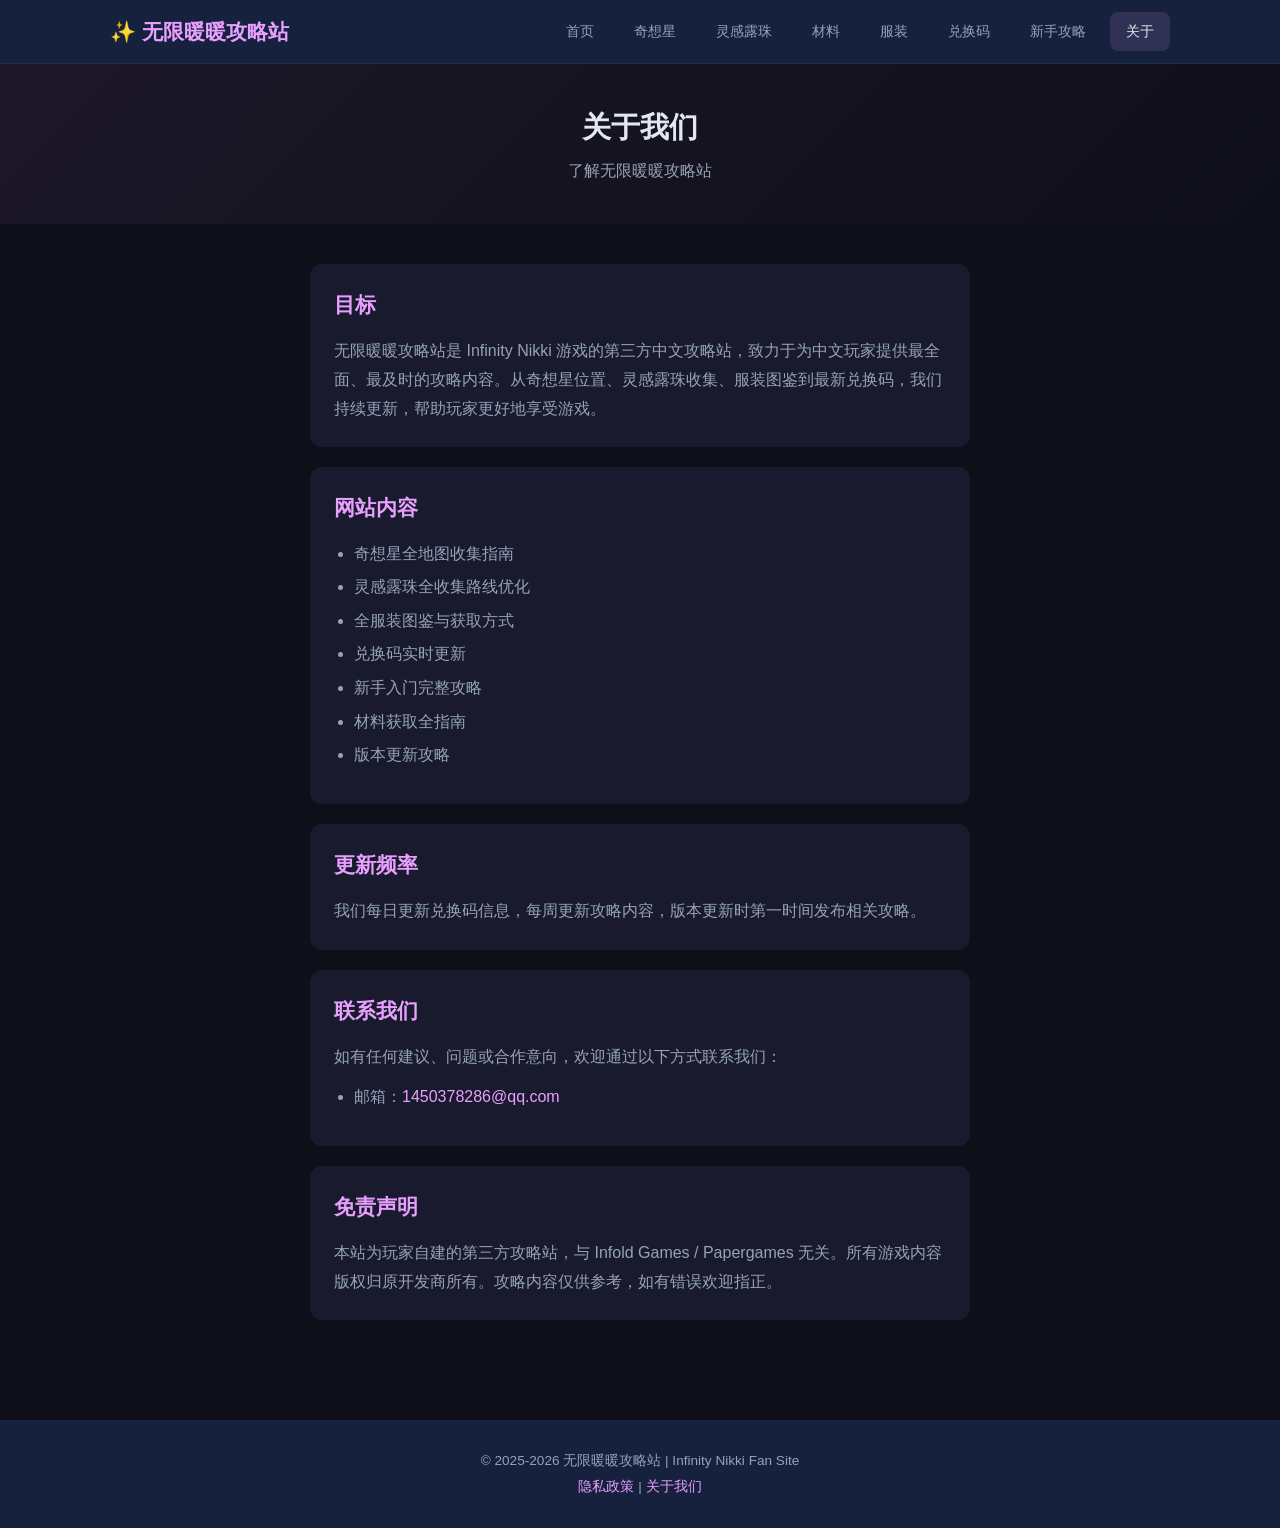
==== about.html @ e5ac15d8 "AdSense优化: 新增关于页面、移除占位符代码、完善联系方式" ====
<!DOCTYPE html>
<html lang="zh-CN">
<head>
    <meta charset="UTF-8">
    <meta name="viewport" content="width=device-width, initial-scale=1.0">
    <title>关于我们 - 无限暖暖攻略站</title>
    <meta name="description" content="无限暖暖攻略站 - 关于我们。最全的中文攻略站，提供奇想星、灵感露珠、服装图鉴、兑换码等攻略内容。">
    <link rel="stylesheet" href="style.css">
    <script async src="https://pagead2.googlesyndication.com/pagead/js/adsbygoogle.js?client=ca-pub-8350493966733244" crossorigin="anonymous"></script>
</head>
<body>
    <header class="site-header">
        <div class="container">
            <div class="logo">
                <h1>✨ 无限暖暖攻略站</h1>
            </div>
            <nav class="main-nav">
                <button class="mobile-menu-btn" id="menuToggle">☰</button>
                <ul id="navMenu">
                    <li><a href="index.html">首页</a></li>
                    <li><a href="whimstars.html">奇想星</a></li>
                    <li><a href="dewdrops.html">灵感露珠</a></li>
                    <li><a href="materials.html">材料</a></li>
                    <li><a href="outfits.html">服装</a></li>
                    <li><a href="codes.html">兑换码</a></li>
                    <li><a href="beginner.html">新手攻略</a></li>
                    <li><a href="about.html" class="active">关于</a></li>
                </ul>
            </nav>
        </div>
    </header>
    <main>
        <section class="page-hero">
            <div class="container">
                <h1>关于我们</h1>
                <p class="page-description">了解无限暖暖攻略站</p>
            </div>
        </section>
        <section class="content-area" style="padding:40px 0;">
            <div class="container" style="max-width:700px;margin:0 auto;padding:0 20px;">
                <div class="guide-article">
                    <h2>目标</h2>
                    <p>无限暖暖攻略站是 Infinity Nikki 游戏的第三方中文攻略站，致力于为中文玩家提供最全面、最及时的攻略内容。从奇想星位置、灵感露珠收集、服装图鉴到最新兑换码，我们持续更新，帮助玩家更好地享受游戏。</p>
                </div>
                <div class="guide-article">
                    <h2>网站内容</h2>
                    <ul>
                        <li>奇想星全地图收集指南</li>
                        <li>灵感露珠全收集路线优化</li>
                        <li>全服装图鉴与获取方式</li>
                        <li>兑换码实时更新</li>
                        <li>新手入门完整攻略</li>
                        <li>材料获取全指南</li>
                        <li>版本更新攻略</li>
                    </ul>
                </div>
                <div class="guide-article">
                    <h2>更新频率</h2>
                    <p>我们每日更新兑换码信息，每周更新攻略内容，版本更新时第一时间发布相关攻略。</p>
                </div>
                <div class="guide-article">
                    <h2>联系我们</h2>
                    <p>如有任何建议、问题或合作意向，欢迎通过以下方式联系我们：</p>
                    <ul>
                        <li>邮箱：<a href="mailto:1450378286@qq.com">1450378286@qq.com</a></li>
                    </ul>
                </div>
                <div class="guide-article">
                    <h2>免责声明</h2>
                    <p>本站为玩家自建的第三方攻略站，与 Infold Games / Papergames 无关。所有游戏内容版权归原开发商所有。攻略内容仅供参考，如有错误欢迎指正。</p>
                </div>
            </div>
        </section>
    </main>
    <footer class="site-footer">
        <div class="container">
            <p>© 2025-2026 无限暖暖攻略站 | Infinity Nikki Fan Site</p>
            <p class="footer-note"><a href="privacy.html">隐私政策</a> | <a href="about.html">关于我们</a></p>
        </div>
    </footer>
    <script>
    document.getElementById('menuToggle')?.addEventListener('click', () => {
        document.getElementById('navMenu')?.classList.toggle('open');
    });
    </script>
</body>
</html>
---- style.css ----
/* ===== Reset & Base ===== */
*, *::before, *::after { box-sizing: border-box; margin: 0; padding: 0; }

:root {
    --bg: #0f0f1a;
    --bg-card: #1a1a2e;
    --bg-nav: #16213e;
    --primary: #e8a0ff;
    --primary-dim: #c084fc;
    --accent: #fbbf24;
    --text: #e2e8f0;
    --text-dim: #94a3b8;
    --success: #4ade80;
    --radius: 12px;
    --shadow: 0 4px 24px rgba(0,0,0,0.3);
}

html { scroll-behavior: smooth; }

body {
    font-family: -apple-system, BlinkMacSystemFont, 'Segoe UI', 'Noto Sans SC', sans-serif;
    background: var(--bg);
    color: var(--text);
    line-height: 1.6;
    min-height: 100vh;
}

.container { max-width: 1100px; margin: 0 auto; padding: 0 20px; }

a { color: var(--primary); text-decoration: none; transition: color 0.2s; }
a:hover { color: var(--accent); }

/* ===== Header ===== */
.site-header {
    background: var(--bg-nav);
    border-bottom: 1px solid rgba(255,255,255,0.06);
    position: sticky;
    top: 0;
    z-index: 100;
    backdrop-filter: blur(12px);
}

.site-header .container {
    display: flex;
    justify-content: space-between;
    align-items: center;
    padding-top: 12px;
    padding-bottom: 12px;
}

.logo h1 { font-size: 1.3em; color: var(--primary); }
.subtitle { font-size: 0.8em; color: var(--text-dim); margin-top: 2px; }

/* Navigation */
.main-nav ul {
    display: flex;
    gap: 8px;
    list-style: none;
}
.main-nav ul li a {
    display: block;
    padding: 8px 16px;
    border-radius: 8px;
    color: var(--text-dim);
    font-size: 0.9em;
    transition: all 0.2s;
}
.main-nav ul li a:hover,
.main-nav ul li a.active {
    color: var(--text);
    background: rgba(232,160,255,0.12);
}
.mobile-menu-btn {
    display: none;
    background: none;
    border: none;
    color: var(--text);
    font-size: 1.5em;
    cursor: pointer;
}

/* ===== Hero ===== */
.hero {
    text-align: center;
    padding: 60px 20px 40px;
    background: linear-gradient(135deg, rgba(232,160,255,0.08), rgba(251,191,36,0.05));
}
.hero h2 { font-size: 2em; margin-bottom: 12px; }
.hero p { color: var(--text-dim); max-width: 600px; margin: 0 auto 24px; }

.search-box {
    display: flex;
    max-width: 500px;
    margin: 0 auto;
    gap: 8px;
}
.search-box input {
    flex: 1;
    padding: 12px 16px;
    border-radius: 8px;
    border: 1px solid rgba(255,255,255,0.1);
    background: var(--bg-card);
    color: var(--text);
    font-size: 1em;
}
.search-box input:focus { outline: none; border-color: var(--primary); }
.search-box button {
    padding: 12px 24px;
    border-radius: 8px;
    border: none;
    background: var(--primary);
    color: #000;
    font-weight: 600;
    cursor: pointer;
}

/* ===== Cards ===== */
.card-grid {
    display: grid;
    grid-template-columns: repeat(auto-fit, minmax(240px, 1fr));
    gap: 20px;
    padding: 40px 0;
}

.card {
    background: var(--bg-card);
    border-radius: var(--radius);
    padding: 24px;
    transition: all 0.3s;
    border: 1px solid rgba(255,255,255,0.04);
    position: relative;
    overflow: hidden;
}
.card:hover {
    transform: translateY(-4px);
    box-shadow: var(--shadow);
    border-color: var(--primary-dim);
}
.card-icon { font-size: 2.5em; margin-bottom: 12px; }
.card h3 { font-size: 1.1em; margin-bottom: 8px; }
.card p { color: var(--text-dim); font-size: 0.9em; }
.card-tag {
    display: inline-block;
    padding: 3px 10px;
    border-radius: 20px;
    font-size: 0.75em;
    margin-top: 12px;
    background: rgba(232,160,255,0.15);
    color: var(--primary);
}

/* ===== Sections ===== */
.section-title {
    font-size: 1.5em;
    margin-bottom: 24px;
    padding-bottom: 8px;
    border-bottom: 2px solid var(--primary-dim);
}

.guide-list { display: flex; flex-direction: column; gap: 16px; }
.guide-item {
    background: var(--bg-card);
    padding: 20px;
    border-radius: var(--radius);
    border: 1px solid rgba(255,255,255,0.04);
}
.guide-date { font-size: 0.8em; color: var(--text-dim); }
.guide-item h3 { margin: 6px 0 8px; font-size: 1.05em; }
.guide-item p { color: var(--text-dim); font-size: 0.9em; }

/* ===== Newsletter ===== */
.newsletter {
    text-align: center;
    padding: 60px 20px;
    background: linear-gradient(135deg, rgba(232,160,255,0.06), rgba(251,191,36,0.04));
    margin-top: 40px;
}
.newsletter h2 { margin-bottom: 8px; }
.newsletter-form {
    display: flex;
    max-width: 400px;
    margin: 20px auto;
    gap: 8px;
}
.newsletter-form input {
    flex: 1;
    padding: 12px 16px;
    border-radius: 8px;
    border: 1px solid rgba(255,255,255,0.1);
    background: var(--bg-card);
    color: var(--text);
}
.newsletter-form button {
    padding: 12px 24px;
    border-radius: 8px;
    border: none;
    background: var(--accent);
    color: #000;
    font-weight: 600;
    cursor: pointer;
}
.newsletter-note { font-size: 0.8em; color: var(--text-dim); }

/* ===== Page Hero (subpages) ===== */
.page-hero {
    padding: 40px 20px;
    text-align: center;
    background: linear-gradient(135deg, rgba(232,160,255,0.06), transparent);
}
.page-hero h1 { font-size: 1.8em; }
.page-description { color: var(--text-dim); margin-top: 8px; }

/* ===== Filter Bar ===== */
.filter-bar {
    display: flex;
    gap: 8px;
    flex-wrap: wrap;
    margin-bottom: 24px;
}
.filter-btn {
    padding: 8px 18px;
    border-radius: 20px;
    border: 1px solid rgba(255,255,255,0.1);
    background: transparent;
    color: var(--text-dim);
    cursor: pointer;
    transition: all 0.2s;
    font-size: 0.9em;
}
.filter-btn:hover, .filter-btn.active {
    background: var(--primary);
    color: #000;
    border-color: var(--primary);
}

/* ===== Progress Bar ===== */
.progress-bar { margin-bottom: 32px; }
.progress-label {
    display: flex;
    justify-content: space-between;
    margin-bottom: 6px;
    font-size: 0.9em;
    color: var(--text-dim);
}
.progress-track {
    height: 8px;
    background: var(--bg-card);
    border-radius: 10px;
    overflow: hidden;
}
.progress-fill {
    height: 100%;
    background: linear-gradient(90deg, var(--primary), var(--accent));
    border-radius: 10px;
    transition: width 0.5s ease;
}

/* ===== Items Grid ===== */
.zone-section { margin-bottom: 40px; }
.zone-section h2 { font-size: 1.3em; margin-bottom: 4px; }
.zone-stats { color: var(--text-dim); font-size: 0.85em; margin-bottom: 16px; }

.items-grid {
    display: grid;
    grid-template-columns: repeat(auto-fill, minmax(180px, 1fr));
    gap: 12px;
}
.item-card {
    background: var(--bg-card);
    padding: 16px;
    border-radius: 10px;
    border: 1px solid rgba(255,255,255,0.06);
    cursor: pointer;
    transition: all 0.2s;
    user-select: none;
}
.item-card:hover { border-color: var(--primary-dim); }
.item-card.collected {
    opacity: 0.5;
    text-decoration: line-through;
    border-color: var(--success);
}
.item-card .item-name { font-size: 0.95em; font-weight: 500; }
.item-card .item-location { font-size: 0.8em; color: var(--text-dim); margin-top: 4px; }

/* ===== Outfits Grid ===== */
.outfits-grid {
    display: grid;
    grid-template-columns: repeat(auto-fill, minmax(280px, 1fr));
    gap: 20px;
}
.outfit-card {
    background: var(--bg-card);
    border-radius: var(--radius);
    overflow: hidden;
    border: 1px solid rgba(255,255,255,0.06);
    transition: all 0.3s;
}
.outfit-card:hover { transform: translateY(-2px); border-color: var(--primary-dim); }
.outfit-card .outfit-header {
    padding: 20px 20px 12px;
    display: flex;
    justify-content: space-between;
    align-items: flex-start;
}
.outfit-card .outfit-name { font-weight: 600; font-size: 1.05em; }
.outfit-card .outfit-type {
    font-size: 0.75em;
    padding: 3px 10px;
    border-radius: 20px;
    background: rgba(232,160,255,0.15);
    color: var(--primary);
}
.outfit-card .outfit-body { padding: 0 20px 16px; }
.outfit-card .outfit-body p { color: var(--text-dim); font-size: 0.9em; }
.outfit-card .outfit-tags {
    display: flex;
    gap: 6px;
    flex-wrap: wrap;
    padding: 12px 20px;
    border-top: 1px solid rgba(255,255,255,0.04);
}
.outfit-card .outfit-tags span {
    font-size: 0.75em;
    padding: 3px 8px;
    border-radius: 6px;
    background: rgba(255,255,255,0.05);
    color: var(--text-dim);
}

/* ===== Challenge ===== */
.challenge-item {
    background: var(--bg-card);
    border-radius: var(--radius);
    padding: 20px;
    margin-bottom: 16px;
    border: 1px solid rgba(255,255,255,0.06);
}
.challenge-item h3 { color: var(--accent); margin-bottom: 8px; }
.challenge-item .challenge-detail { color: var(--text-dim); font-size: 0.9em; }
.challenge-item .challenge-tip {
    margin-top: 12px;
    padding: 12px;
    background: rgba(251,191,36,0.08);
    border-radius: 8px;
    border-left: 3px solid var(--accent);
    font-size: 0.9em;
}

/* ===== Codes Page ===== */
.code-list { display: flex; flex-direction: column; gap: 16px; }
.code-item {
    background: var(--bg-card);
    border-radius: var(--radius);
    padding: 20px;
    border: 1px solid rgba(255,255,255,0.06);
    display: flex;
    flex-direction: column;
    gap: 8px;
}
.code-item.active { border-color: rgba(74,222,128,0.2); }
.code-item.expired { opacity: 0.5; }
.code-header {
    display: flex;
    justify-content: space-between;
    align-items: center;
}
.code-value {
    font-family: 'Courier New', monospace;
    font-size: 1.1em;
    font-weight: 700;
    color: var(--accent);
    letter-spacing: 1px;
}
.code-status.active { color: var(--success); font-size: 0.85em; }
.code-status.expired { color: #ef4444; font-size: 0.85em; }
.code-body p { color: var(--text-dim); font-size: 0.9em; }
.code-date { font-size: 0.8em; color: var(--text-dim); margin-top: 4px; }
.copy-btn {
    align-self: flex-end;
    padding: 6px 16px;
    border-radius: 6px;
    border: none;
    background: var(--primary);
    color: #000;
    font-size: 0.85em;
    cursor: pointer;
    transition: all 0.2s;
}
.copy-btn:hover { background: var(--accent); }

/* ===== Beginner Guide ===== */
.guide-article {
    background: var(--bg-card);
    border-radius: var(--radius);
    padding: 24px;
    margin-bottom: 20px;
}
.guide-article h2 { font-size: 1.3em; margin-bottom: 16px; color: var(--primary); }
.guide-article p { color: var(--text-dim); line-height: 1.8; }
.guide-article ul { padding-left: 20px; margin: 12px 0; }
.guide-article ul li { color: var(--text-dim); margin-bottom: 8px; line-height: 1.6; }
.todo-list { display: flex; flex-direction: column; gap: 8px; }
.todo-item {
    display: flex;
    gap: 10px;
    align-items: flex-start;
    padding: 10px 14px;
    background: rgba(255,255,255,0.03);
    border-radius: 8px;
}
.todo-check { flex-shrink: 0; }
.resource-grid {
    display: grid;
    grid-template-columns: repeat(auto-fit, minmax(140px, 1fr));
    gap: 12px;
}
.resource-item {
    text-align: center;
    padding: 16px;
    background: rgba(255,255,255,0.03);
    border-radius: 10px;
}
.resource-icon { font-size: 2em; margin-bottom: 8px; }
.resource-item h4 { font-size: 0.95em; margin-bottom: 4px; }
.resource-item p { font-size: 0.8em; color: var(--text-dim); }
.tip-card {
    padding: 14px;
    background: rgba(255,255,255,0.03);
    border-radius: 8px;
    margin-bottom: 10px;
}
.tip-card p { margin: 0; }
.tip-detail { font-size: 0.88em; color: var(--text-dim); margin-top: 4px; }
.ad-container {
    max-width: 728px;
    margin: 20px auto;
    min-height: 90px;
    background: var(--bg-card);
    border-radius: var(--radius);
    border: 1px dashed rgba(255,255,255,0.1);
}

/* ===== Footer ===== */
.site-footer {
    background: var(--bg-nav);
    padding: 30px 20px;
    text-align: center;
    margin-top: 40px;
}
.site-footer p { color: var(--text-dim); font-size: 0.85em; }
.footer-note { font-size: 0.75em; margin-top: 4px; }

/* ===== Responsive ===== */
@media (max-width: 768px) {
    .main-nav ul {
        display: none;
        position: absolute;
        top: 100%;
        left: 0;
        right: 0;
        flex-direction: column;
        background: var(--bg-nav);
        padding: 12px;
        border-bottom: 1px solid rgba(255,255,255,0.06);
    }
    .main-nav ul.open { display: flex; }
    .mobile-menu-btn { display: block; }
    .hero h2 { font-size: 1.5em; }
    .card-grid { grid-template-columns: 1fr 1fr; }
    .items-grid { grid-template-columns: repeat(auto-fill, minmax(140px, 1fr)); }
}

@media (max-width: 480px) {
    .card-grid { grid-template-columns: 1fr; }
    .search-box, .newsletter-form { flex-direction: column; }
}

/* ===== Content & Table Styles ===== */
.content-section {
    padding: 3rem 0;
}

.content-section:nth-child(even) {
    background: var(--bg-card);
}

.guide-content {
    background: var(--bg-card);
    border-radius: var(--radius);
    padding: 1.5rem;
    margin-top: 1rem;
}

.guide-content p {
    margin-bottom: 1rem;
    color: var(--text-dim);
    line-height: 1.8;
}

.collect-table {
    width: 100%;
    border-collapse: collapse;
    margin-top: 1rem;
    font-size: 0.95rem;
}

.collect-table th {
    background: var(--bg-nav);
    color: var(--primary);
    padding: 0.8rem 1rem;
    text-align: left;
    font-weight: 600;
}

.collect-table td {
    padding: 0.7rem 1rem;
    border-bottom: 1px solid rgba(255,255,255,0.06);
    color: var(--text);
}

.collect-table tr:hover td {
    background: rgba(232, 160, 255, 0.05);
}

.collect-table th:first-child {
    border-radius: 8px 0 0 0;
}

.collect-table th:last-child {
    border-radius: 0 8px 0 0;
}

.info-box, .notice-box {
    background: rgba(232, 160, 255, 0.08);
    border-left: 4px solid var(--primary);
    border-radius: 8px;
    padding: 1.2rem;
    margin: 1.5rem 0;
}

.info-box h3 {
    color: var(--primary);
    margin-bottom: 0.8rem;
    font-size: 1.1rem;
}

.info-box ul {
    list-style: none;
    padding: 0;
}

.info-box ul li {
    padding: 0.4rem 0;
    padding-left: 1.5rem;
    position: relative;
    color: var(--text-dim);
}

.info-box ul li::before {
    content: '✦';
    position: absolute;
    left: 0;
    color: var(--primary);
}

@media (max-width: 768px) {
    .collect-table {
        font-size: 0.85rem;
    }
    .collect-table th, .collect-table td {
        padding: 0.5rem;
    }
}
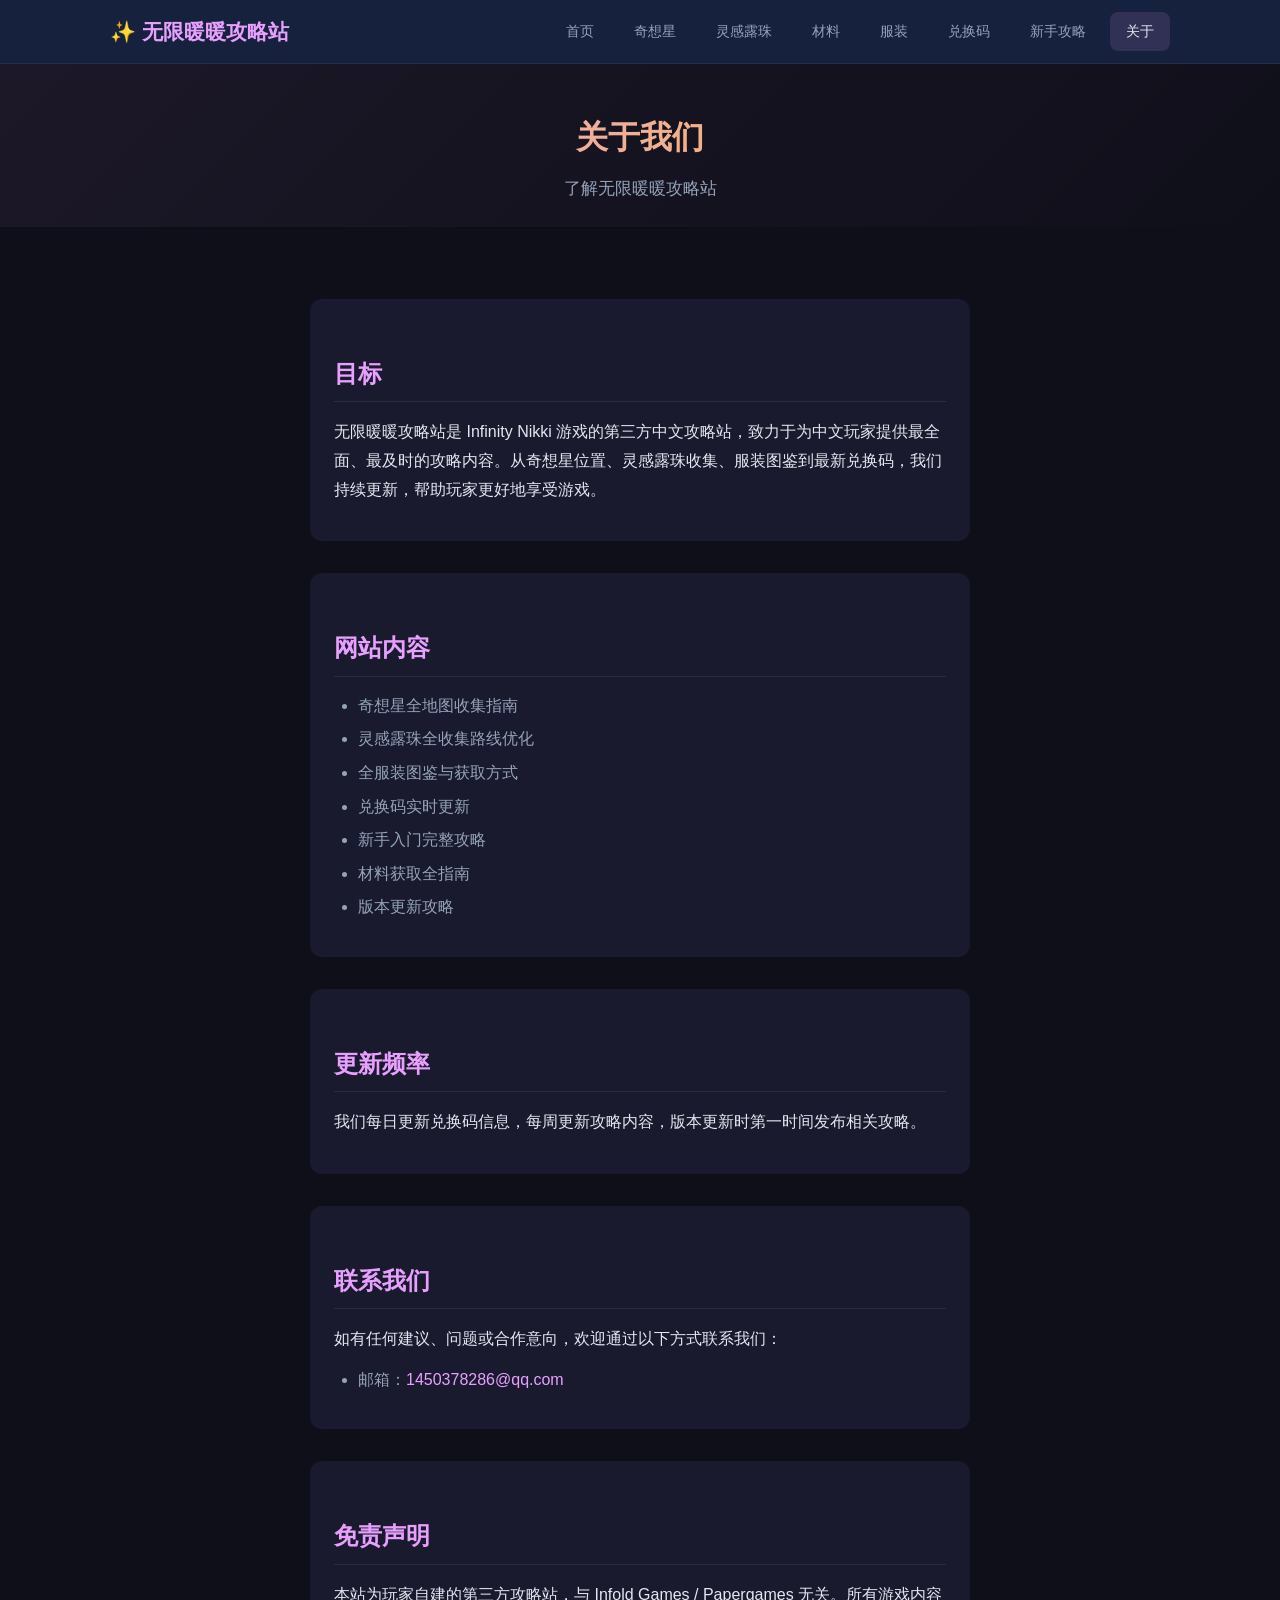
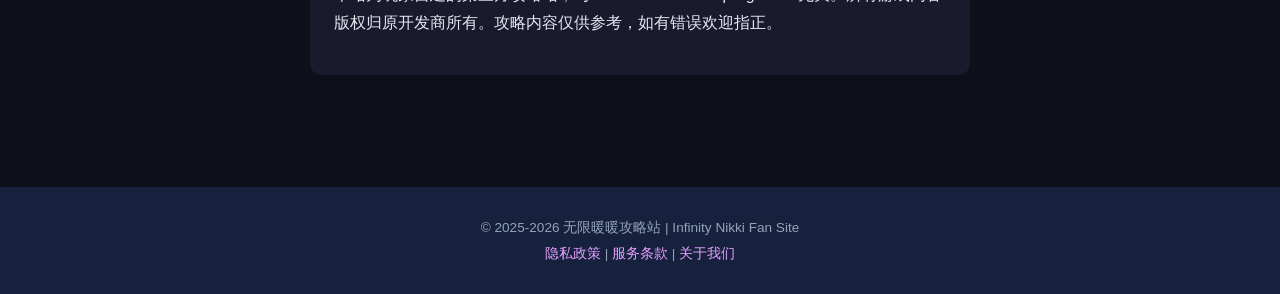
==== commit b8a34854: "AdSense审核修复：大幅扩充内容 + 新增条款页 + 改进隐私政策 + 面包屑导航 + 结构化数据" ====
--- a/about.html
+++ b/about.html
@@ -75,7 +75,7 @@
     <footer class="site-footer">
         <div class="container">
             <p>© 2025-2026 无限暖暖攻略站 | Infinity Nikki Fan Site</p>
-            <p class="footer-note"><a href="privacy.html">隐私政策</a> | <a href="about.html">关于我们</a></p>
+            <p class="footer-note"><a href="privacy.html">隐私政策</a> | <a href="terms.html">服务条款</a> | <a href="about.html">关于我们</a></p>
         </div>
     </footer>
     <script>
--- a/style.css
+++ b/style.css
@@ -562,6 +562,110 @@
     position: absolute;
     left: 0;
     color: var(--primary);
+    color: var(--primary);
+}
+
+/* ===== Breadcrumb ===== */
+.breadcrumb {
+    background: rgba(255,255,255,0.02);
+    border-bottom: 1px solid rgba(255,255,255,0.04);
+    padding: 10px 0;
+    font-size: 0.85rem;
+    color: var(--text-dim);
+}
+
+.breadcrumb a {
+    color: var(--primary-dim);
+}
+
+.breadcrumb a:hover {
+    color: var(--primary);
+}
+
+.breadcrumb span {
+    color: var(--text);
+}
+
+/* ===== Guide Article (long-form content) ===== */
+.guide-article {
+    margin: 2rem 0;
+}
+
+.guide-article h2 {
+    color: var(--primary);
+    font-size: 1.5rem;
+    margin: 2rem 0 1rem;
+    padding-bottom: 0.5rem;
+    border-bottom: 1px solid rgba(255,255,255,0.08);
+}
+
+.guide-article h3 {
+    color: var(--accent);
+    font-size: 1.2rem;
+    margin: 1.5rem 0 0.8rem;
+}
+
+.guide-article p {
+    margin: 0.8rem 0;
+    color: var(--text);
+    line-height: 1.8;
+}
+
+.guide-article ul,
+.guide-article ol {
+    margin: 0.8rem 0;
+    padding-left: 1.5rem;
+}
+
+.guide-article li {
+    margin: 0.5rem 0;
+    line-height: 1.7;
+    color: var(--text-dim);
+}
+
+.guide-article strong {
+    color: var(--text);
+}
+
+.guide-article table {
+    margin: 1rem 0;
+}
+
+.guide-article .notice-box {
+    background: rgba(96, 165, 250, 0.1);
+    border-left: 4px solid #60a5fa;
+    border-radius: 8px;
+    padding: 1rem;
+    margin: 1.5rem 0;
+}
+
+/* ===== Table improvements ===== */
+.collect-table caption {
+    padding: 0.8rem 0;
+    color: var(--text-dim);
+    font-size: 0.9rem;
+}
+
+/* ===== Page Hero improvements ===== */
+.page-hero {
+    text-align: center;
+    padding: 3rem 0 1.5rem;
+}
+
+.page-hero h1 {
+    font-size: 2rem;
+    background: linear-gradient(135deg, var(--primary), var(--accent));
+    -webkit-background-clip: text;
+    -webkit-text-fill-color: transparent;
+    background-clip: text;
+    margin-bottom: 0.8rem;
+}
+
+.page-hero .page-description {
+    color: var(--text-dim);
+    font-size: 1.05rem;
+    max-width: 600px;
+    margin: 0 auto;
 }
 
 @media (max-width: 768px) {
